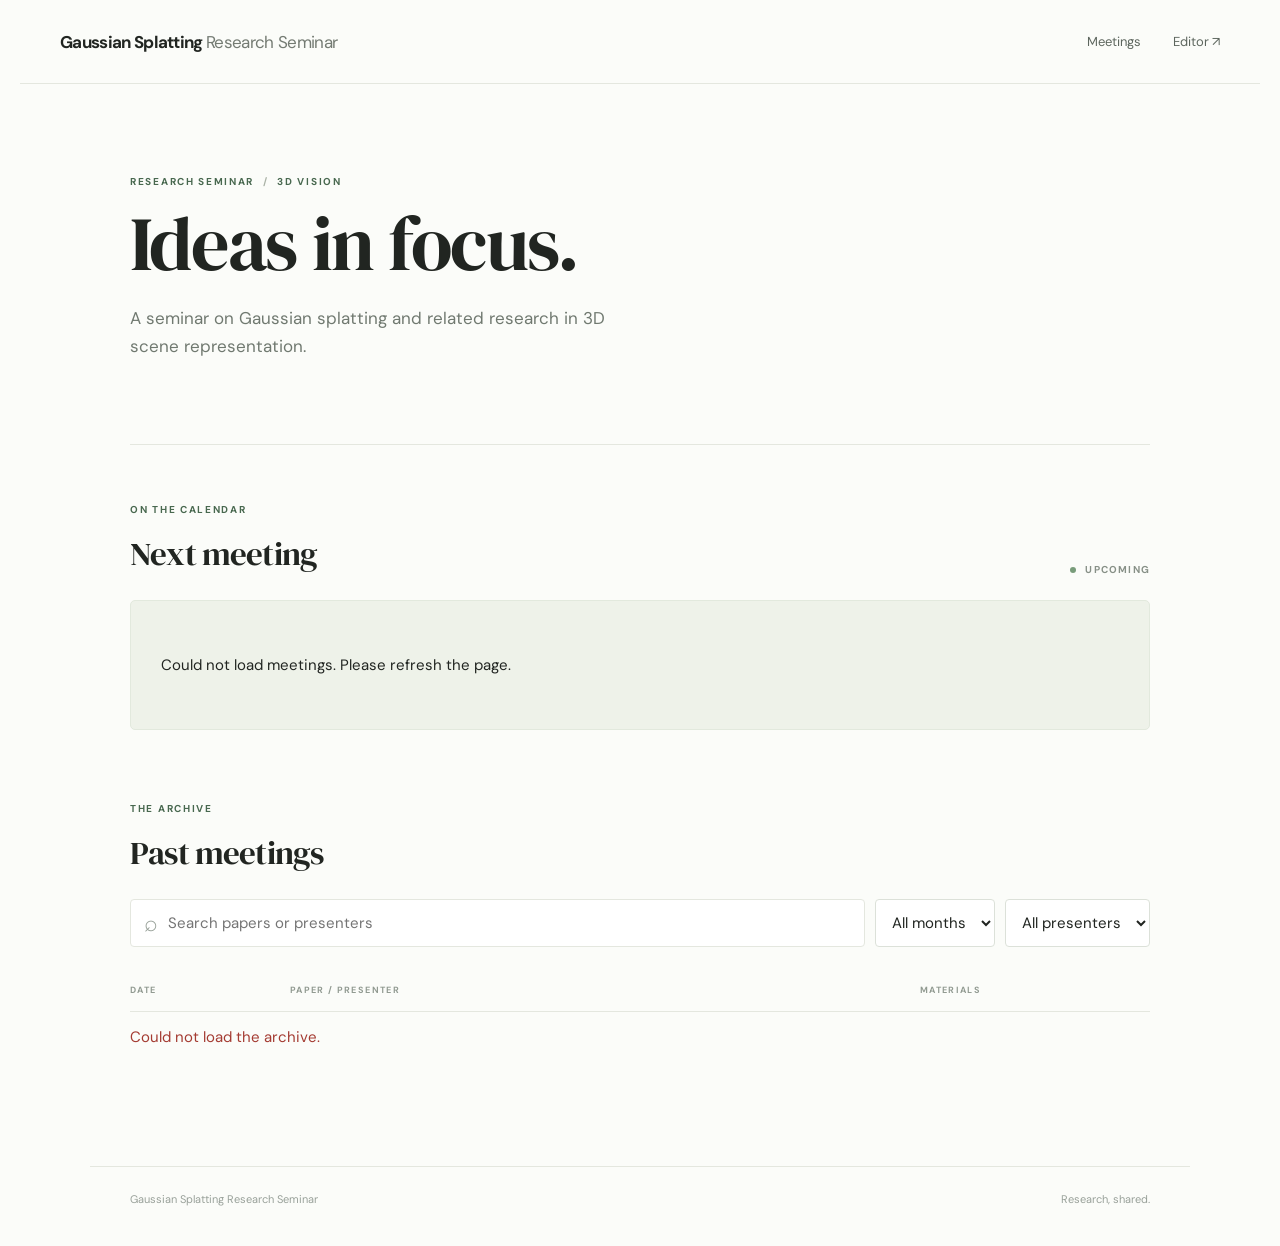
==== index.html @ 76467d82 "Site commit" ====
<!doctype html><html lang="en"><head><meta charset="utf-8"><meta name="viewport" content="width=device-width, initial-scale=1"><meta name="description" content="A research seminar on Gaussian splatting."><title>Gaussian Splatting Research Seminar</title><link rel="stylesheet" href="style.css"><script src="config.js" defer></script><script src="app.js" defer></script></head><body><header class="top"><a class="brand" href="./">Gaussian Splatting <span>Research Seminar</span></a><nav><a href="#meetings">Meetings</a><a href="editor.html">Editor ↗</a></nav></header><main><section class="intro"><p class="eyebrow">RESEARCH SEMINAR <span> / </span> 3D VISION</p><h1>Ideas in focus.</h1><p class="lead">A seminar on Gaussian splatting and related research in 3D scene representation.</p></section><section class="upcoming"><div class="section-head"><div><p class="eyebrow">ON THE CALENDAR</p><h2>Next meeting</h2></div><span class="status"><i></i> UPCOMING</span></div><div id="next" class="next" aria-live="polite">Loading meetings…</div></section><section id="meetings" class="archive"><div class="section-head"><div><p class="eyebrow">THE ARCHIVE</p><h2>Past meetings</h2></div><span id="count" class="count"></span></div><div class="filters"><label class="search"><span>⌕</span><input id="search" type="search" placeholder="Search papers or presenters" aria-label="Search papers or presenters"></label><select id="month" aria-label="Filter by month"><option value="">All months</option></select><select id="presenter" aria-label="Filter by presenter"><option value="">All presenters</option></select></div><div class="tablehead"><span>DATE</span><span>PAPER / PRESENTER</span><span>MATERIALS</span></div><div id="list" aria-live="polite"></div></section></main><footer><span>Gaussian Splatting Research Seminar</span><span>Research, shared.</span></footer></body></html>
---- style.css ----
@import url('https://fonts.googleapis.com/css2?family=DM+Sans:wght@400;500;600;700&family=DM+Serif+Display&display=swap');
:root{--ink:#212521;--muted:#747b73;--line:#e4e7df;--accent:#48684f;--cream:#f5f6f1}*{box-sizing:border-box}html{scroll-behavior:smooth}body{margin:0;background:#fbfcf9;color:var(--ink);font:15px 'DM Sans',Arial,sans-serif}a{color:inherit}button,input,select,textarea{font:inherit}.top{height:84px;max-width:1240px;margin:auto;padding:0 40px;display:flex;align-items:center;justify-content:space-between;border-bottom:1px solid var(--line)}.brand{text-decoration:none;font-weight:700;letter-spacing:-.04em;font-size:17px}.brand span{font-weight:400;color:var(--muted)}nav{display:flex;gap:32px}nav a{font-size:13px;text-decoration:none;color:#5d665e}nav a:hover,.material:hover{color:var(--accent)}main{max-width:1100px;margin:auto;padding:0 40px}.intro{padding:91px 0 83px;border-bottom:1px solid var(--line)}.eyebrow{font-size:10px;font-weight:700;letter-spacing:.17em;color:var(--accent);margin:0 0 15px}.eyebrow span{color:#aab2a6;margin:0 5px}h1,h2{font-family:'DM Serif Display',Georgia,serif;font-weight:400;letter-spacing:-.025em;margin:0}h1{font-size:clamp(48px,7vw,76px);line-height:1.06}.lead{font-size:17px;line-height:1.7;color:#707970;max-width:520px;margin:20px 0 0}.upcoming,.archive{padding:58px 0 14px}.section-head{display:flex;justify-content:space-between;align-items:end;margin-bottom:24px}h2{font-size:33px}.status,.count{font-size:10px;letter-spacing:.12em;color:#879087;font-weight:700}.status i{display:inline-block;width:6px;height:6px;background:#789c7a;border-radius:50%;margin-right:6px}.next{background:#eef2e9;border:1px solid #e2e9dd;border-radius:5px;padding:27px 30px;display:flex;gap:35px;align-items:center;min-height:130px}.next-date{min-width:140px;border-right:1px solid #d3dccf;padding-right:28px;font-family:Georgia,serif;font-size:22px}.next-date small{font:12px 'DM Sans',sans-serif;color:#677a69;display:block;margin-top:7px}.next-info{flex:1;line-height:1.7}.next-info strong{font-size:17px}.next-info p{margin:3px 0;color:#6c796c}.actions,.materials{display:flex;gap:12px;flex-wrap:wrap}.button,button.primary{background:#42664d;color:white;border:1px solid #42664d;border-radius:4px;padding:11px 16px;text-decoration:none;font-size:12px;font-weight:700;cursor:pointer}.button.secondary,button.secondary{background:white;color:#42664d;border:1px solid #d3dfd2}.filters{display:flex;gap:10px;margin-bottom:22px}.search{display:flex;align-items:center;gap:10px;background:white;border:1px solid var(--line);padding:0 13px;flex:1;border-radius:4px}.search span{font-size:23px;color:#98a199}.search input{border:0;outline:0;width:100%;padding:12px 0}.filters select,select,input,textarea{border:1px solid #dce1d9;background:#fff;border-radius:4px;color:var(--ink);padding:12px}.tablehead,.row{display:grid;grid-template-columns:140px minmax(0,1fr) 230px;gap:20px}.tablehead{font-size:9px;letter-spacing:.15em;color:#919a91;font-weight:700;padding:15px 0;border-bottom:1px solid var(--line)}.row{padding:24px 0;border-bottom:1px solid var(--line);align-items:start}.date{color:#69746a;font-size:13px}.paper{font-weight:700;line-height:1.5}.presenter,.description{color:#808980;font-size:13px;margin-top:5px;line-height:1.5}.material{font-size:12px;color:#48684f;text-decoration:none;white-space:nowrap}.empty{padding:35px 0;color:var(--muted);line-height:1.6}.message{color:#6c796c;line-height:1.6}footer{max-width:1100px;margin:90px auto 0;padding:25px 40px 40px;border-top:1px solid var(--line);color:#98a099;display:flex;justify-content:space-between;font-size:11px}.editor-main{max-width:900px}.editor-heading{padding:65px 0 30px}.editor-heading h1{font-size:48px}.panel{border:1px solid var(--line);background:#fff;border-radius:5px;padding:25px;margin-bottom:20px}.panel h2{font-size:26px;margin-bottom:12px}.form-grid{display:grid;grid-template-columns:1fr 1fr;gap:18px}.field{display:flex;flex-direction:column;gap:7px;font-size:12px;font-weight:700}.field.full{grid-column:1/-1}.field small{font-weight:400;color:#7c857c;line-height:1.5}.field textarea{min-height:90px;resize:vertical}.form-actions{display:flex;gap:10px;flex-wrap:wrap;margin-top:20px}.editor-list-item{display:flex;justify-content:space-between;gap:15px;border-top:1px solid var(--line);padding:15px 0}.editor-list-item button,button.link{background:none;border:0;color:var(--accent);cursor:pointer;font-weight:700}.notice{background:#f2f5ed;padding:15px;line-height:1.6;color:#596b5b;border-radius:4px}.error{color:#a43b32}.hidden{display:none!important}@media(max-width:700px){.top{height:68px;padding:0 20px}.brand{font-size:14px}.brand span{display:block;font-size:11px}nav{gap:16px}main{padding:0 20px}.intro{padding:60px 0}.lead{font-size:15px}.upcoming,.archive{padding-top:45px}.next{align-items:start;flex-direction:column;gap:15px;padding:22px}.next-date{border:0;padding:0}.filters{flex-wrap:wrap}.search{flex-basis:100%}.filters select{flex:1;min-width:0}.tablehead{display:none}.row{grid-template-columns:1fr;gap:8px;padding:20px 0}.form-grid{grid-template-columns:1fr}.field.full{grid-column:auto}footer{margin-top:60px;padding:25px 20px 35px;gap:15px}.editor-heading h1{font-size:39px}}
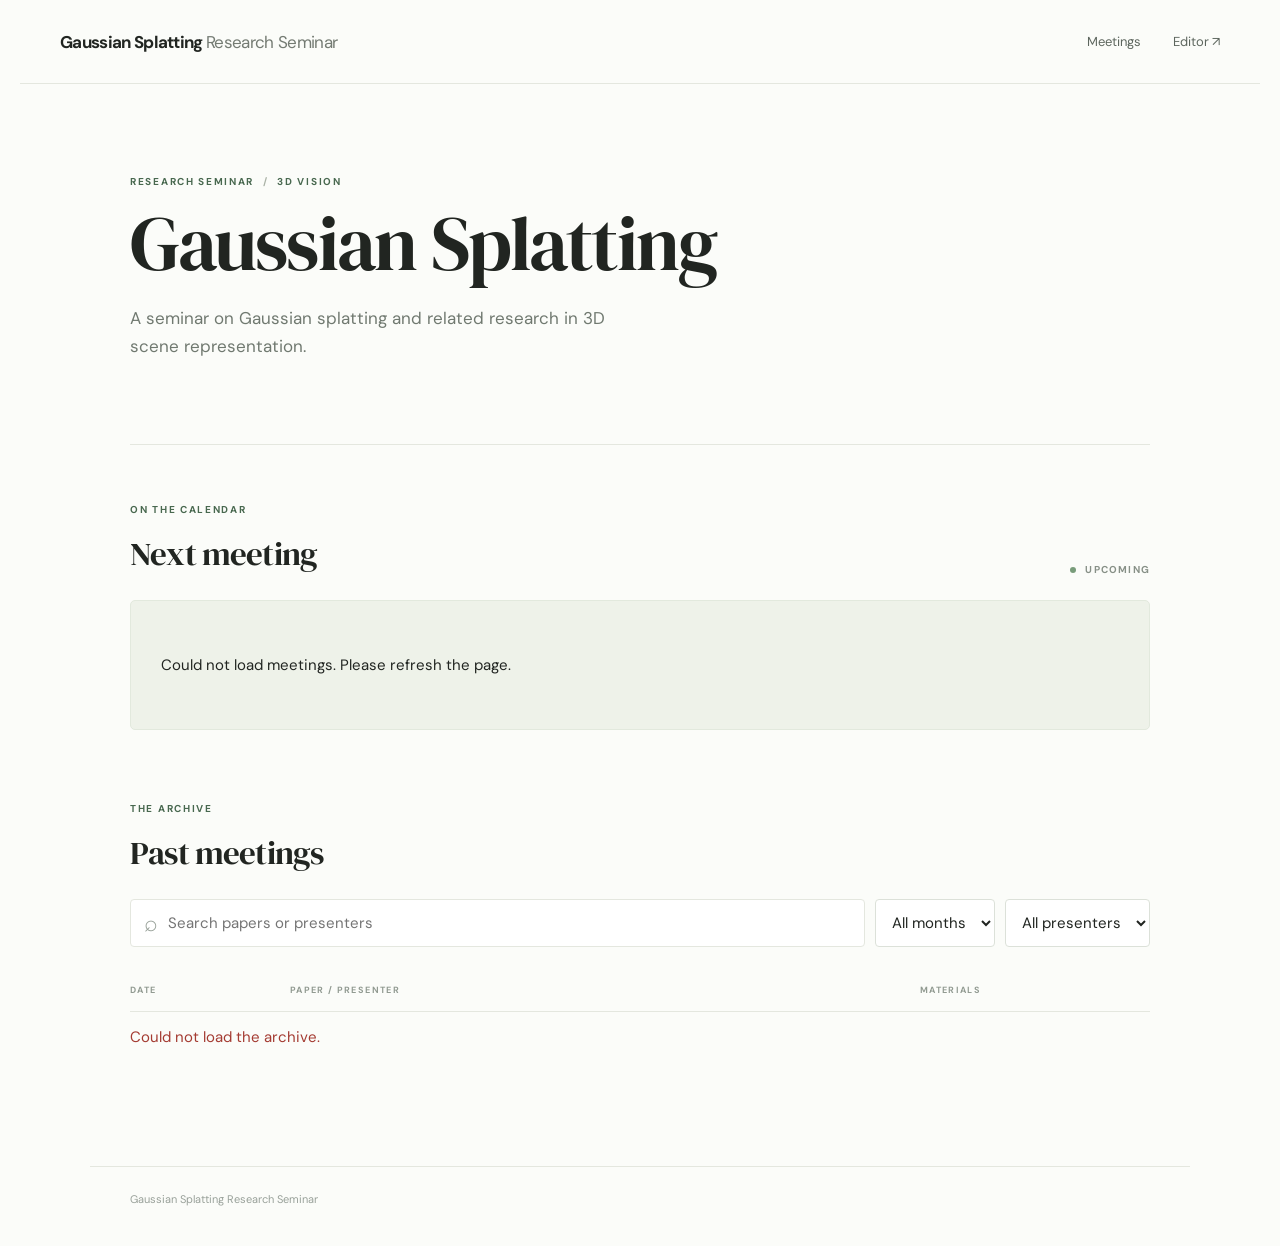
==== commit b15de5fe: "Site commit remove and config" ====
--- a/index.html
+++ b/index.html
@@ -1 +1 @@
-<!doctype html><html lang="en"><head><meta charset="utf-8"><meta name="viewport" content="width=device-width, initial-scale=1"><meta name="description" content="A research seminar on Gaussian splatting."><title>Gaussian Splatting Research Seminar</title><link rel="stylesheet" href="style.css"><script src="config.js" defer></script><script src="app.js" defer></script></head><body><header class="top"><a class="brand" href="./">Gaussian Splatting <span>Research Seminar</span></a><nav><a href="#meetings">Meetings</a><a href="editor.html">Editor ↗</a></nav></header><main><section class="intro"><p class="eyebrow">RESEARCH SEMINAR <span> / </span> 3D VISION</p><h1>Ideas in focus.</h1><p class="lead">A seminar on Gaussian splatting and related research in 3D scene representation.</p></section><section class="upcoming"><div class="section-head"><div><p class="eyebrow">ON THE CALENDAR</p><h2>Next meeting</h2></div><span class="status"><i></i> UPCOMING</span></div><div id="next" class="next" aria-live="polite">Loading meetings…</div></section><section id="meetings" class="archive"><div class="section-head"><div><p class="eyebrow">THE ARCHIVE</p><h2>Past meetings</h2></div><span id="count" class="count"></span></div><div class="filters"><label class="search"><span>⌕</span><input id="search" type="search" placeholder="Search papers or presenters" aria-label="Search papers or presenters"></label><select id="month" aria-label="Filter by month"><option value="">All months</option></select><select id="presenter" aria-label="Filter by presenter"><option value="">All presenters</option></select></div><div class="tablehead"><span>DATE</span><span>PAPER / PRESENTER</span><span>MATERIALS</span></div><div id="list" aria-live="polite"></div></section></main><footer><span>Gaussian Splatting Research Seminar</span><span>Research, shared.</span></footer></body></html>
+<!doctype html><html lang="en"><head><meta charset="utf-8"><meta name="viewport" content="width=device-width, initial-scale=1"><meta name="description" content="A research seminar on Gaussian splatting."><title>Gaussian Splatting Research Seminar</title><link rel="stylesheet" href="style.css"><script src="config.js" defer></script><script src="app.js" defer></script></head><body><header class="top"><a class="brand" href="./">Gaussian Splatting <span>Research Seminar</span></a><nav><a href="#meetings">Meetings</a><a href="editor.html">Editor ↗</a></nav></header><main><section class="intro"><p class="eyebrow">RESEARCH SEMINAR <span> / </span> 3D VISION</p><h1>Gaussian Splatting</h1><p class="lead">A seminar on Gaussian splatting and related research in 3D scene representation.</p></section><section class="upcoming"><div class="section-head"><div><p class="eyebrow">ON THE CALENDAR</p><h2>Next meeting</h2></div><span class="status"><i></i> UPCOMING</span></div><div id="next" class="next" aria-live="polite">Loading meetings…</div></section><section id="meetings" class="archive"><div class="section-head"><div><p class="eyebrow">THE ARCHIVE</p><h2>Past meetings</h2></div><span id="count" class="count"></span></div><div class="filters"><label class="search"><span>⌕</span><input id="search" type="search" placeholder="Search papers or presenters" aria-label="Search papers or presenters"></label><select id="month" aria-label="Filter by month"><option value="">All months</option></select><select id="presenter" aria-label="Filter by presenter"><option value="">All presenters</option></select></div><div class="tablehead"><span>DATE</span><span>PAPER / PRESENTER</span><span>MATERIALS</span></div><div id="list" aria-live="polite"></div></section></main><footer><span>Gaussian Splatting Research Seminar</span></footer></body></html>
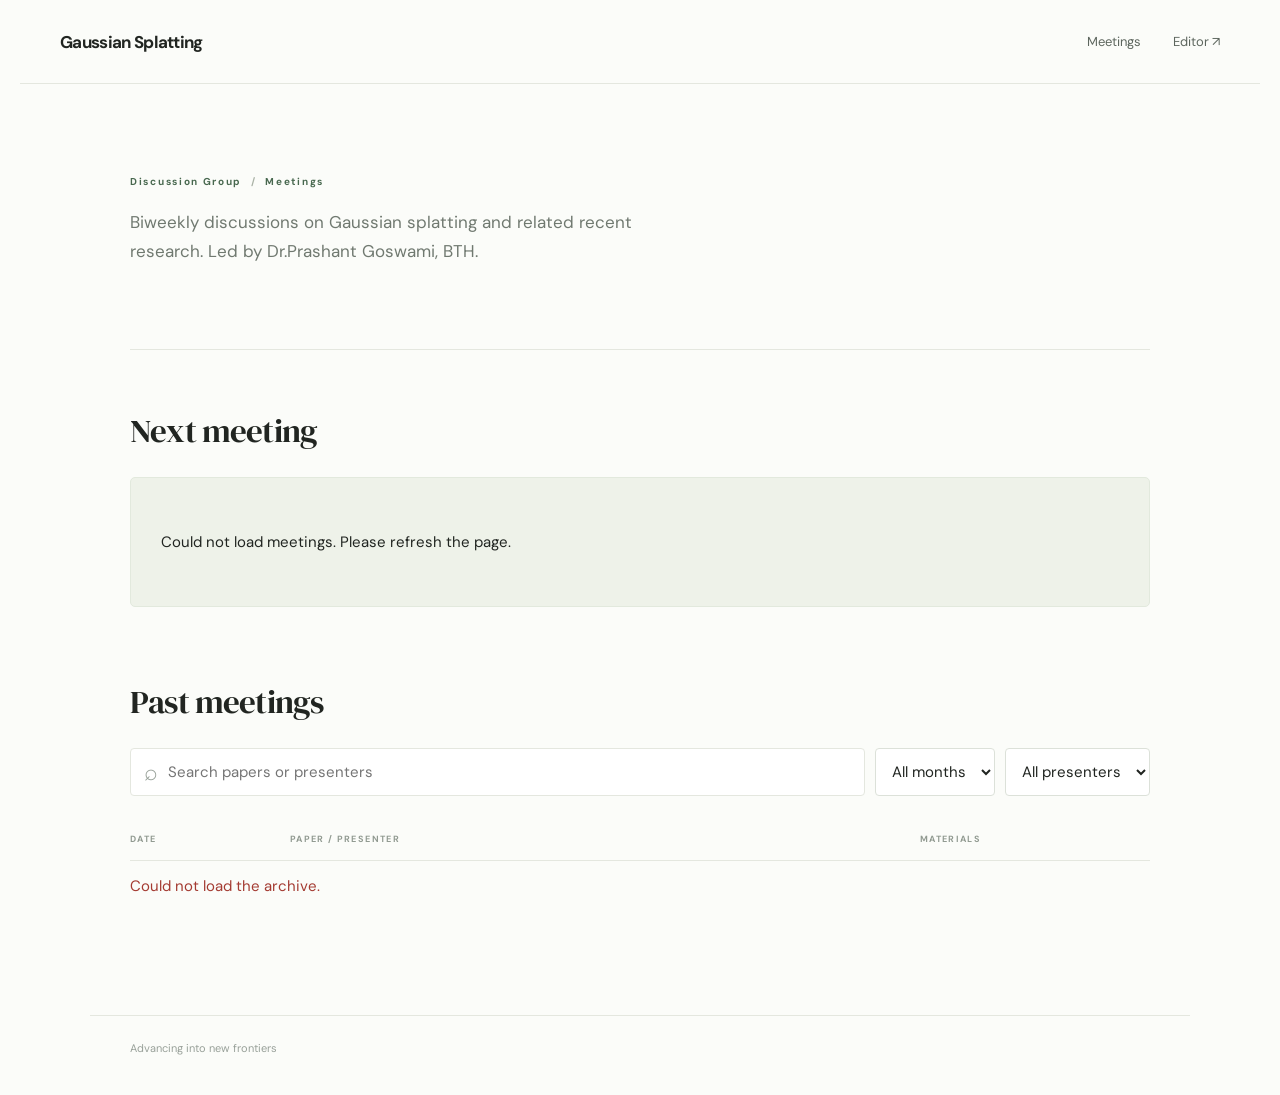
==== commit f67f971b: "Removed slop" ====
--- a/index.html
+++ b/index.html
@@ -1 +1,6 @@
-<!doctype html><html lang="en"><head><meta charset="utf-8"><meta name="viewport" content="width=device-width, initial-scale=1"><meta name="description" content="A research seminar on Gaussian splatting."><title>Gaussian Splatting Research Seminar</title><link rel="stylesheet" href="style.css"><script src="config.js" defer></script><script src="app.js" defer></script></head><body><header class="top"><a class="brand" href="./">Gaussian Splatting <span>Research Seminar</span></a><nav><a href="#meetings">Meetings</a><a href="editor.html">Editor ↗</a></nav></header><main><section class="intro"><p class="eyebrow">RESEARCH SEMINAR <span> / </span> 3D VISION</p><h1>Gaussian Splatting</h1><p class="lead">A seminar on Gaussian splatting and related research in 3D scene representation.</p></section><section class="upcoming"><div class="section-head"><div><p class="eyebrow">ON THE CALENDAR</p><h2>Next meeting</h2></div><span class="status"><i></i> UPCOMING</span></div><div id="next" class="next" aria-live="polite">Loading meetings…</div></section><section id="meetings" class="archive"><div class="section-head"><div><p class="eyebrow">THE ARCHIVE</p><h2>Past meetings</h2></div><span id="count" class="count"></span></div><div class="filters"><label class="search"><span>⌕</span><input id="search" type="search" placeholder="Search papers or presenters" aria-label="Search papers or presenters"></label><select id="month" aria-label="Filter by month"><option value="">All months</option></select><select id="presenter" aria-label="Filter by presenter"><option value="">All presenters</option></select></div><div class="tablehead"><span>DATE</span><span>PAPER / PRESENTER</span><span>MATERIALS</span></div><div id="list" aria-live="polite"></div></section></main><footer><span>Gaussian Splatting Research Seminar</span></footer></body></html>
+<!doctype html><html lang="en"><head><meta charset="utf-8"><meta name="viewport" content="width=device-width, initial-scale=1"><meta name="description" content="A research seminar on Gaussian splatting."><title>Gaussian Splatting Research Seminar</title><link rel="stylesheet" href="style.css"><script src="config.js" defer></script>
+<script src="app.js" defer></script></head>
+
+<body><header class="top"><a class="brand" href="./">Gaussian Splatting </a><nav><a href="#meetings">Meetings</a><a href="editor.html">Editor ↗</a></nav></header><main><section class="intro"><p class="eyebrow">Discussion Group <span> / </span> Meetings</p><p class="lead">Biweekly discussions on Gaussian splatting and related recent research. Led by Dr.Prashant Goswami, BTH.</p></section><section class="upcoming"><div class="section-head"><div><h2>Next meeting</h2></div></div><div id="next" class="next" aria-live="polite">Loading meetings…</div></section><section id="meetings" class="archive"><div class="section-head">
+
+<h2>Past meetings</h2></div><span id="count" class="count"></span></div><div class="filters"><label class="search"><span>⌕</span><input id="search" type="search" placeholder="Search papers or presenters" aria-label="Search papers or presenters"></label><select id="month" aria-label="Filter by month"><option value="">All months</option></select><select id="presenter" aria-label="Filter by presenter"><option value="">All presenters</option></select></div><div class="tablehead"><span>DATE</span><span>PAPER / PRESENTER</span><span>MATERIALS</span></div><div id="list" aria-live="polite"></div></section></main><footer><span>Advancing into new frontiers</span></footer></body></html>
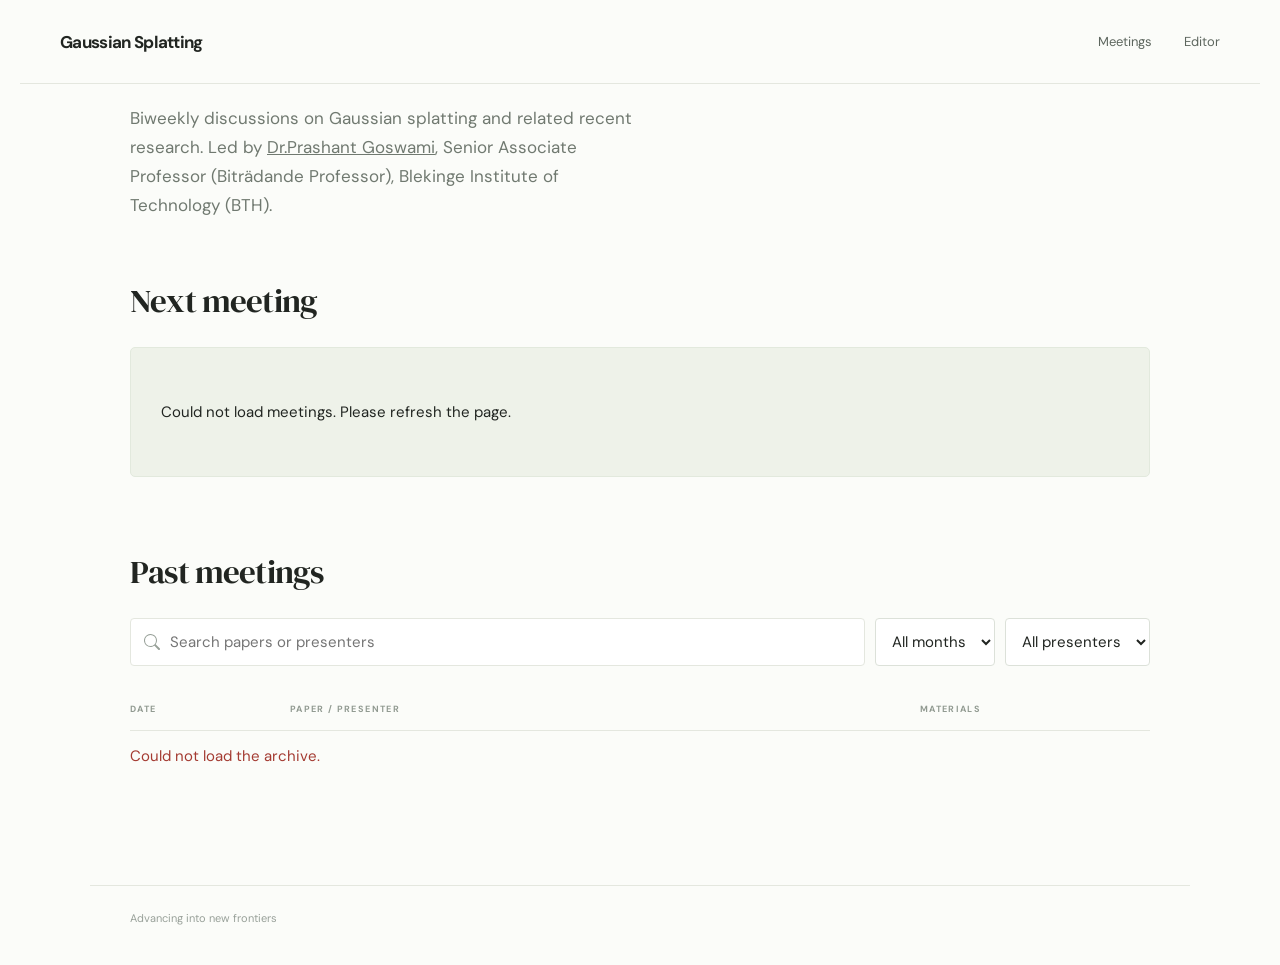
==== commit de501ca3: "Minor text changes" ====
--- a/index.html
+++ b/index.html
@@ -1,6 +1,8 @@
-<!doctype html><html lang="en"><head><meta charset="utf-8"><meta name="viewport" content="width=device-width, initial-scale=1"><meta name="description" content="A research seminar on Gaussian splatting."><title>Gaussian Splatting Research Seminar</title><link rel="stylesheet" href="style.css"><script src="config.js" defer></script>
+<!doctype html><html lang="en"><head><meta charset="utf-8"><meta name="viewport" content="width=device-width, initial-scale=1"><meta name="description" content="A research seminar on Gaussian splatting."><title>Gaussian Splatting Discussion Group</title><link rel="stylesheet" href="style.css"><script src="config.js" defer></script>
 <script src="app.js" defer></script></head>
 
-<body><header class="top"><a class="brand" href="./">Gaussian Splatting </a><nav><a href="#meetings">Meetings</a><a href="editor.html">Editor ↗</a></nav></header><main><section class="intro"><p class="eyebrow">Discussion Group <span> / </span> Meetings</p><p class="lead">Biweekly discussions on Gaussian splatting and related recent research. Led by Dr.Prashant Goswami, BTH.</p></section><section class="upcoming"><div class="section-head"><div><h2>Next meeting</h2></div></div><div id="next" class="next" aria-live="polite">Loading meetings…</div></section><section id="meetings" class="archive"><div class="section-head">
+<body><header class="top"><a class="brand" href="./">Gaussian Splatting </a><nav><a href="#meetings">Meetings</a><a href="editor.html">Editor </a></nav></header><main><p class="lead">Biweekly discussions on Gaussian splatting and related recent research. Led by <a href = "https://prashantgos.github.io/index.html">Dr.Prashant Goswami</a>, Senior Associate Professor (Biträdande Professor), Blekinge Institute of Technology (BTH).</p></section><section class="upcoming"><div class="section-head"><div><h2>Next meeting</h2></div></div><div id="next" class="next" aria-live="polite">Loading meetings…</div></section><section id="meetings" class="archive"><div class="section-head">
 
-<h2>Past meetings</h2></div><span id="count" class="count"></span></div><div class="filters"><label class="search"><span>⌕</span><input id="search" type="search" placeholder="Search papers or presenters" aria-label="Search papers or presenters"></label><select id="month" aria-label="Filter by month"><option value="">All months</option></select><select id="presenter" aria-label="Filter by presenter"><option value="">All presenters</option></select></div><div class="tablehead"><span>DATE</span><span>PAPER / PRESENTER</span><span>MATERIALS</span></div><div id="list" aria-live="polite"></div></section></main><footer><span>Advancing into new frontiers</span></footer></body></html>
+<h2>Past meetings</h2></div><span id="count" class="count"></span></div><div class="filters"><label class="search"><span> <svg xmlns="http://w3.org" width="16" height="16" fill="currentColor" viewBox="0 0 16 16">
+      <path d="M11.742 10.344a6.5 6.5 0 1 0-1.397 1.398h-.001c.03.04.062.078.098.115l3.85 3.85a1 1 0 0 0 1.415-1.414l-3.85-3.85a1.007 1.007 0 0 0-.115-.1zM12 6.5a5.5 5.5 0 1 1-11 0 5.5 5.5 0 0 1 11 0z"/>
+    </svg></span><input id="search" type="search" placeholder="Search papers or presenters" aria-label="Search papers or presenters"></label><select id="month" aria-label="Filter by month"><option value="">All months</option></select><select id="presenter" aria-label="Filter by presenter"><option value="">All presenters</option></select></div><div class="tablehead"><span>DATE</span><span>PAPER / PRESENTER</span><span>MATERIALS</span></div><div id="list" aria-live="polite"></div></section></main><footer><span>Advancing into new frontiers</span></footer></body></html>
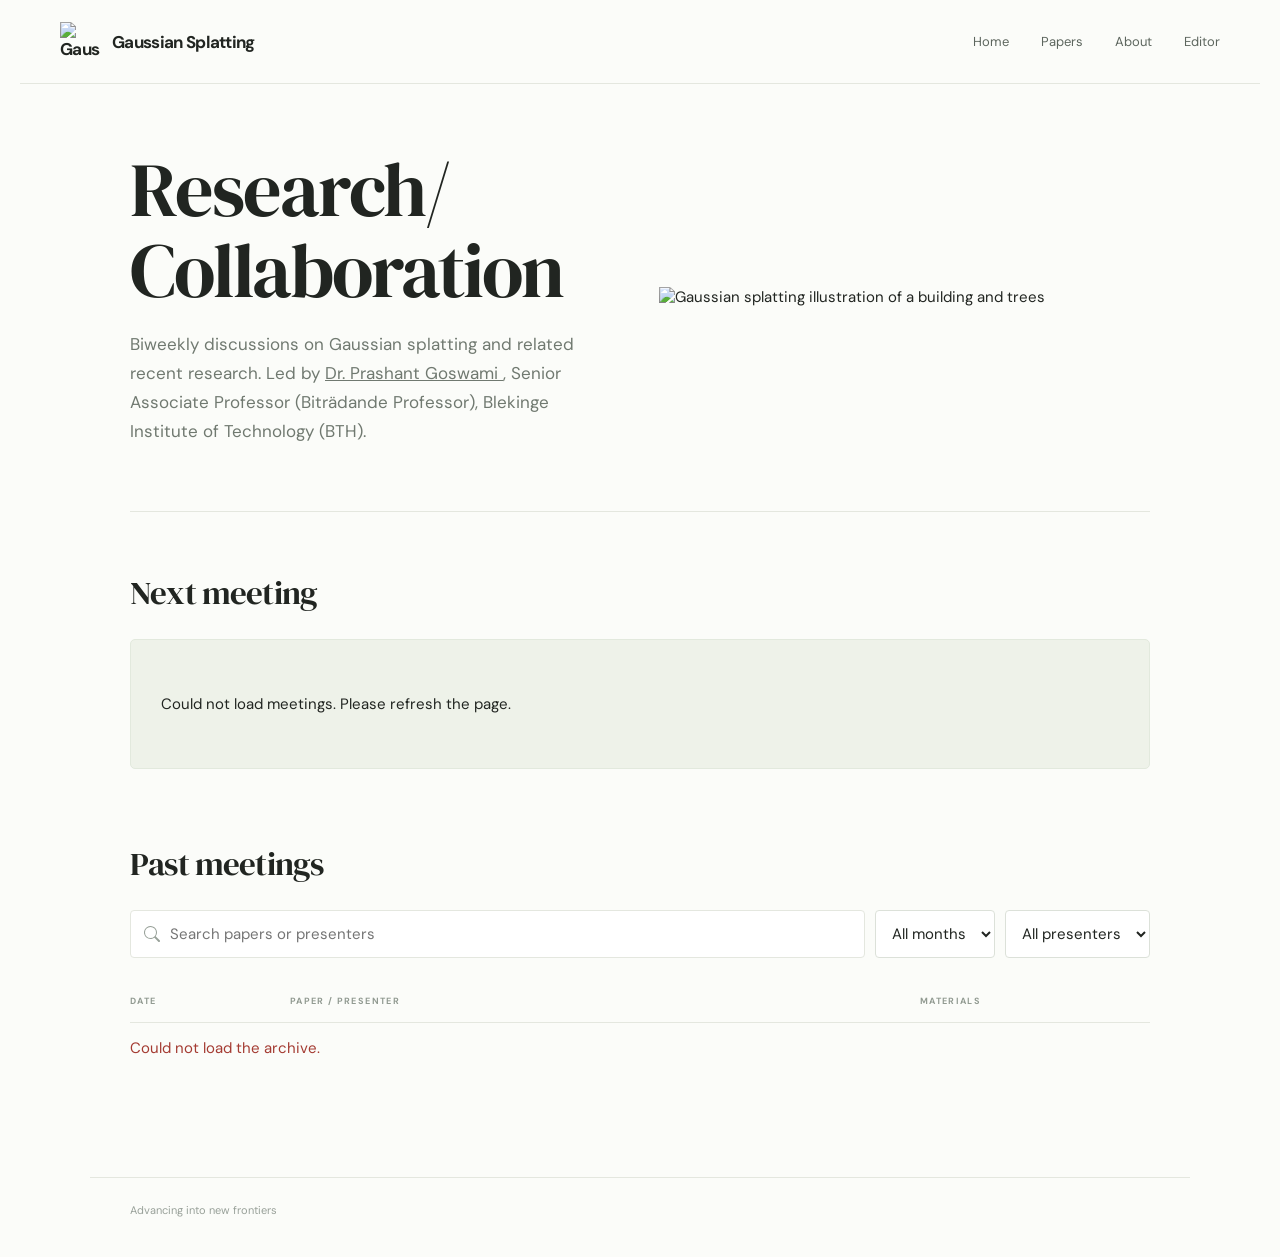
==== commit 319d5111: "New files, new pics" ====
--- a/index.html
+++ b/index.html
@@ -1,8 +1,44 @@
 <!doctype html><html lang="en"><head><meta charset="utf-8"><meta name="viewport" content="width=device-width, initial-scale=1"><meta name="description" content="A research seminar on Gaussian splatting."><title>Gaussian Splatting Discussion Group</title><link rel="stylesheet" href="style.css"><script src="config.js" defer></script>
 <script src="app.js" defer></script></head>
 
-<body><header class="top"><a class="brand" href="./">Gaussian Splatting </a><nav><a href="#meetings">Meetings</a><a href="editor.html">Editor </a></nav></header><main><p class="lead">Biweekly discussions on Gaussian splatting and related recent research. Led by <a href = "https://prashantgos.github.io/index.html">Dr.Prashant Goswami</a>, Senior Associate Professor (Biträdande Professor), Blekinge Institute of Technology (BTH).</p></section><section class="upcoming"><div class="section-head"><div><h2>Next meeting</h2></div></div><div id="next" class="next" aria-live="polite">Loading meetings…</div></section><section id="meetings" class="archive"><div class="section-head">
+<body>
+<header class="top">
+  <a class="brand" href="./">
+    <img src="assets/logo.svg" alt="Gaussian Splatting logo" class="site-logo">
+    Gaussian Splatting
+  </a>
 
-<h2>Past meetings</h2></div><span id="count" class="count"></span></div><div class="filters"><label class="search"><span> <svg xmlns="http://w3.org" width="16" height="16" fill="currentColor" viewBox="0 0 16 16">
+  <nav>
+    <a href="./">Home</a>
+    <a href="./#meetings">Papers</a>
+    <a href="about.html">About</a>
+    <a href="editor.html">Editor</a>
+  </nav>
+</header>
+
+<main>
+  <section class="intro hero">
+    <div class="hero-copy">
+      <h1>Research/ Collaboration</h1>
+      <p class="lead">
+        Biweekly discussions on Gaussian splatting and related recent
+        research. Led by
+        <a href="https://prashantgos.github.io/index.html">
+          Dr. Prashant Goswami
+        </a>, Senior Associate Professor (Biträdande Professor),
+        Blekinge Institute of Technology (BTH).
+      </p>
+    </div>
+
+    <img
+      class="hero-image"
+      src="assets/hero.png"
+      alt="Gaussian splatting illustration of a building and trees"
+    >
+  </section>
+  <section class="upcoming"><div class="section-head"><div><h2>Next meeting</h2></div></div><div id="next" class="next" aria-live="polite">Loading meetings…</div></section><section id="meetings" class="archive">
+  
+  <div class="section-head">
+<h2>Past meetings</h2><span id="count" class="count"></span></div><div class="filters"><label class="search"><span> <svg xmlns="http://w3.org" width="16" height="16" fill="currentColor" viewBox="0 0 16 16">
       <path d="M11.742 10.344a6.5 6.5 0 1 0-1.397 1.398h-.001c.03.04.062.078.098.115l3.85 3.85a1 1 0 0 0 1.415-1.414l-3.85-3.85a1.007 1.007 0 0 0-.115-.1zM12 6.5a5.5 5.5 0 1 1-11 0 5.5 5.5 0 0 1 11 0z"/>
     </svg></span><input id="search" type="search" placeholder="Search papers or presenters" aria-label="Search papers or presenters"></label><select id="month" aria-label="Filter by month"><option value="">All months</option></select><select id="presenter" aria-label="Filter by presenter"><option value="">All presenters</option></select></div><div class="tablehead"><span>DATE</span><span>PAPER / PRESENTER</span><span>MATERIALS</span></div><div id="list" aria-live="polite"></div></section></main><footer><span>Advancing into new frontiers</span></footer></body></html>
--- a/style.css
+++ b/style.css
@@ -1,2 +1,87 @@
 @import url('https://fonts.googleapis.com/css2?family=DM+Sans:wght@400;500;600;700&family=DM+Serif+Display&display=swap');
 :root{--ink:#212521;--muted:#747b73;--line:#e4e7df;--accent:#48684f;--cream:#f5f6f1}*{box-sizing:border-box}html{scroll-behavior:smooth}body{margin:0;background:#fbfcf9;color:var(--ink);font:15px 'DM Sans',Arial,sans-serif}a{color:inherit}button,input,select,textarea{font:inherit}.top{height:84px;max-width:1240px;margin:auto;padding:0 40px;display:flex;align-items:center;justify-content:space-between;border-bottom:1px solid var(--line)}.brand{text-decoration:none;font-weight:700;letter-spacing:-.04em;font-size:17px}.brand span{font-weight:400;color:var(--muted)}nav{display:flex;gap:32px}nav a{font-size:13px;text-decoration:none;color:#5d665e}nav a:hover,.material:hover{color:var(--accent)}main{max-width:1100px;margin:auto;padding:0 40px}.intro{padding:91px 0 83px;border-bottom:1px solid var(--line)}.eyebrow{font-size:10px;font-weight:700;letter-spacing:.17em;color:var(--accent);margin:0 0 15px}.eyebrow span{color:#aab2a6;margin:0 5px}h1,h2{font-family:'DM Serif Display',Georgia,serif;font-weight:400;letter-spacing:-.025em;margin:0}h1{font-size:clamp(48px,7vw,76px);line-height:1.06}.lead{font-size:17px;line-height:1.7;color:#707970;max-width:520px;margin:20px 0 0}.upcoming,.archive{padding:58px 0 14px}.section-head{display:flex;justify-content:space-between;align-items:end;margin-bottom:24px}h2{font-size:33px}.status,.count{font-size:10px;letter-spacing:.12em;color:#879087;font-weight:700}.status i{display:inline-block;width:6px;height:6px;background:#789c7a;border-radius:50%;margin-right:6px}.next{background:#eef2e9;border:1px solid #e2e9dd;border-radius:5px;padding:27px 30px;display:flex;gap:35px;align-items:center;min-height:130px}.next-date{min-width:140px;border-right:1px solid #d3dccf;padding-right:28px;font-family:Georgia,serif;font-size:22px}.next-date small{font:12px 'DM Sans',sans-serif;color:#677a69;display:block;margin-top:7px}.next-info{flex:1;line-height:1.7}.next-info strong{font-size:17px}.next-info p{margin:3px 0;color:#6c796c}.actions,.materials{display:flex;gap:12px;flex-wrap:wrap}.button,button.primary{background:#42664d;color:white;border:1px solid #42664d;border-radius:4px;padding:11px 16px;text-decoration:none;font-size:12px;font-weight:700;cursor:pointer}.button.secondary,button.secondary{background:white;color:#42664d;border:1px solid #d3dfd2}.filters{display:flex;gap:10px;margin-bottom:22px}.search{display:flex;align-items:center;gap:10px;background:white;border:1px solid var(--line);padding:0 13px;flex:1;border-radius:4px}.search span{font-size:23px;color:#98a199}.search input{border:0;outline:0;width:100%;padding:12px 0}.filters select,select,input,textarea{border:1px solid #dce1d9;background:#fff;border-radius:4px;color:var(--ink);padding:12px}.tablehead,.row{display:grid;grid-template-columns:140px minmax(0,1fr) 230px;gap:20px}.tablehead{font-size:9px;letter-spacing:.15em;color:#919a91;font-weight:700;padding:15px 0;border-bottom:1px solid var(--line)}.row{padding:24px 0;border-bottom:1px solid var(--line);align-items:start}.date{color:#69746a;font-size:13px}.paper{font-weight:700;line-height:1.5}.presenter,.description{color:#808980;font-size:13px;margin-top:5px;line-height:1.5}.material{font-size:12px;color:#48684f;text-decoration:none;white-space:nowrap}.empty{padding:35px 0;color:var(--muted);line-height:1.6}.message{color:#6c796c;line-height:1.6}footer{max-width:1100px;margin:90px auto 0;padding:25px 40px 40px;border-top:1px solid var(--line);color:#98a099;display:flex;justify-content:space-between;font-size:11px}.editor-main{max-width:900px}.editor-heading{padding:65px 0 30px}.editor-heading h1{font-size:48px}.panel{border:1px solid var(--line);background:#fff;border-radius:5px;padding:25px;margin-bottom:20px}.panel h2{font-size:26px;margin-bottom:12px}.form-grid{display:grid;grid-template-columns:1fr 1fr;gap:18px}.field{display:flex;flex-direction:column;gap:7px;font-size:12px;font-weight:700}.field.full{grid-column:1/-1}.field small{font-weight:400;color:#7c857c;line-height:1.5}.field textarea{min-height:90px;resize:vertical}.form-actions{display:flex;gap:10px;flex-wrap:wrap;margin-top:20px}.editor-list-item{display:flex;justify-content:space-between;gap:15px;border-top:1px solid var(--line);padding:15px 0}.editor-list-item button,button.link{background:none;border:0;color:var(--accent);cursor:pointer;font-weight:700}.notice{background:#f2f5ed;padding:15px;line-height:1.6;color:#596b5b;border-radius:4px}.error{color:#a43b32}.hidden{display:none!important}@media(max-width:700px){.top{height:68px;padding:0 20px}.brand{font-size:14px}.brand span{display:block;font-size:11px}nav{gap:16px}main{padding:0 20px}.intro{padding:60px 0}.lead{font-size:15px}.upcoming,.archive{padding-top:45px}.next{align-items:start;flex-direction:column;gap:15px;padding:22px}.next-date{border:0;padding:0}.filters{flex-wrap:wrap}.search{flex-basis:100%}.filters select{flex:1;min-width:0}.tablehead{display:none}.row{grid-template-columns:1fr;gap:8px;padding:20px 0}.form-grid{grid-template-columns:1fr}.field.full{grid-column:auto}footer{margin-top:60px;padding:25px 20px 35px;gap:15px}.editor-heading h1{font-size:39px}}
+
+/* Logo */
+.brand {
+  display: inline-flex;
+  align-items: center;
+  gap: 12px;
+}
+
+.site-logo {
+  width: 40px;
+  height: 40px;
+  object-fit: contain;
+  flex-shrink: 0;
+}
+
+/* Homepage illustration */
+.intro.hero {
+  display: grid;
+  grid-template-columns: 1fr 1fr;
+  align-items: center;
+  gap: 38px;
+  padding: 65px 0;
+}
+
+.hero .lead {
+  max-width: 530px;
+}
+
+.hero-image {
+  display: block;
+  width: 100%;
+  height: auto;
+  object-fit: contain;
+}
+
+/* Authors and expandable abstract */
+.authors {
+  color: var(--muted);
+  font-size: 12px;
+  line-height: 1.6;
+  margin-top: 5px;
+}
+
+.abstract {
+  margin-top: 12px;
+  font-size: 13px;
+}
+
+.abstract summary {
+  color: var(--accent);
+  font-weight: 700;
+  cursor: pointer;
+}
+
+.abstract p {
+  color: #647063;
+  line-height: 1.7;
+  white-space: pre-wrap;
+  margin: 10px 0 0;
+}
+
+/* About page */
+.about-page {
+  max-width: 780px;
+  padding-top: 75px;
+}
+
+.about-page p:not(.eyebrow) {
+  line-height: 1.8;
+  font-size: 16px;
+  color: #59665c;
+}
+
+@media (max-width: 700px) {
+  .intro.hero {
+    grid-template-columns: 1fr;
+    gap: 25px;
+    padding: 40px 0;
+  }
+
+  .site-logo {
+    width: 32px;
+    height: 32px;
+  }
+}
